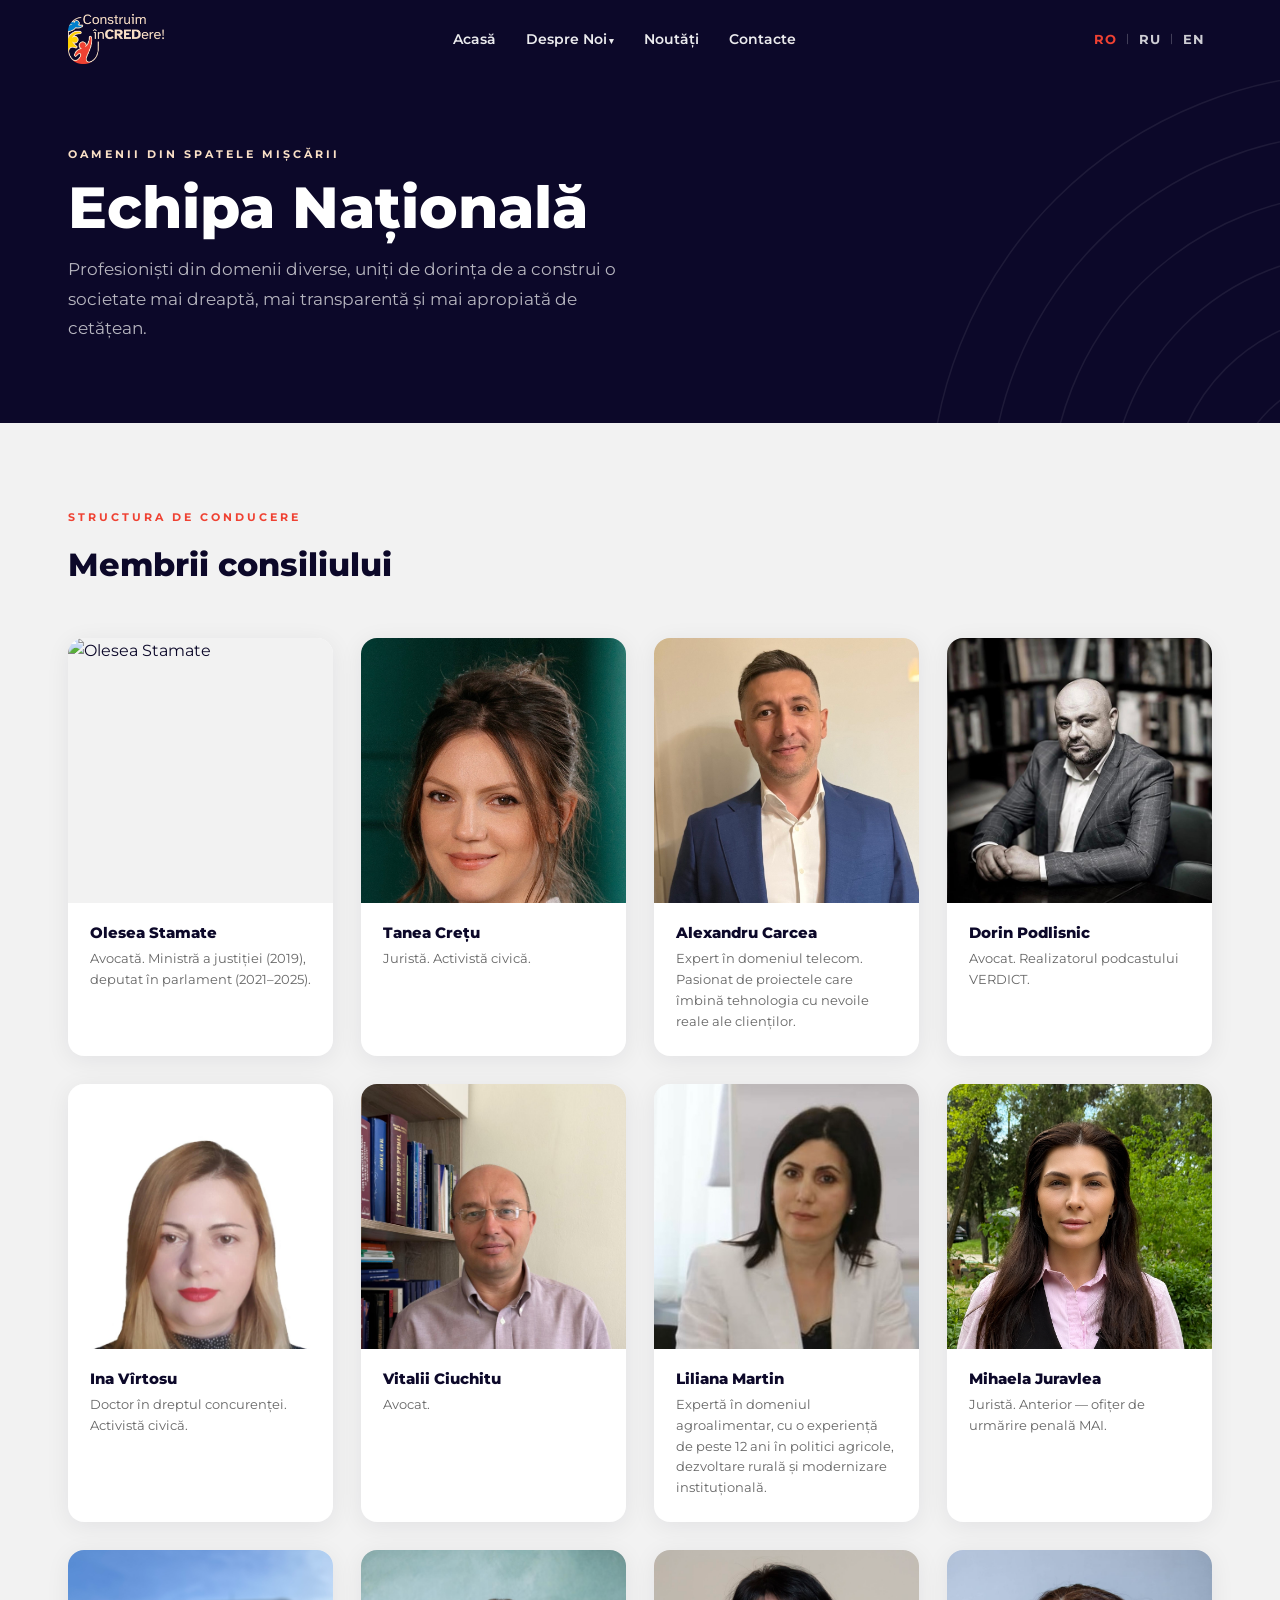
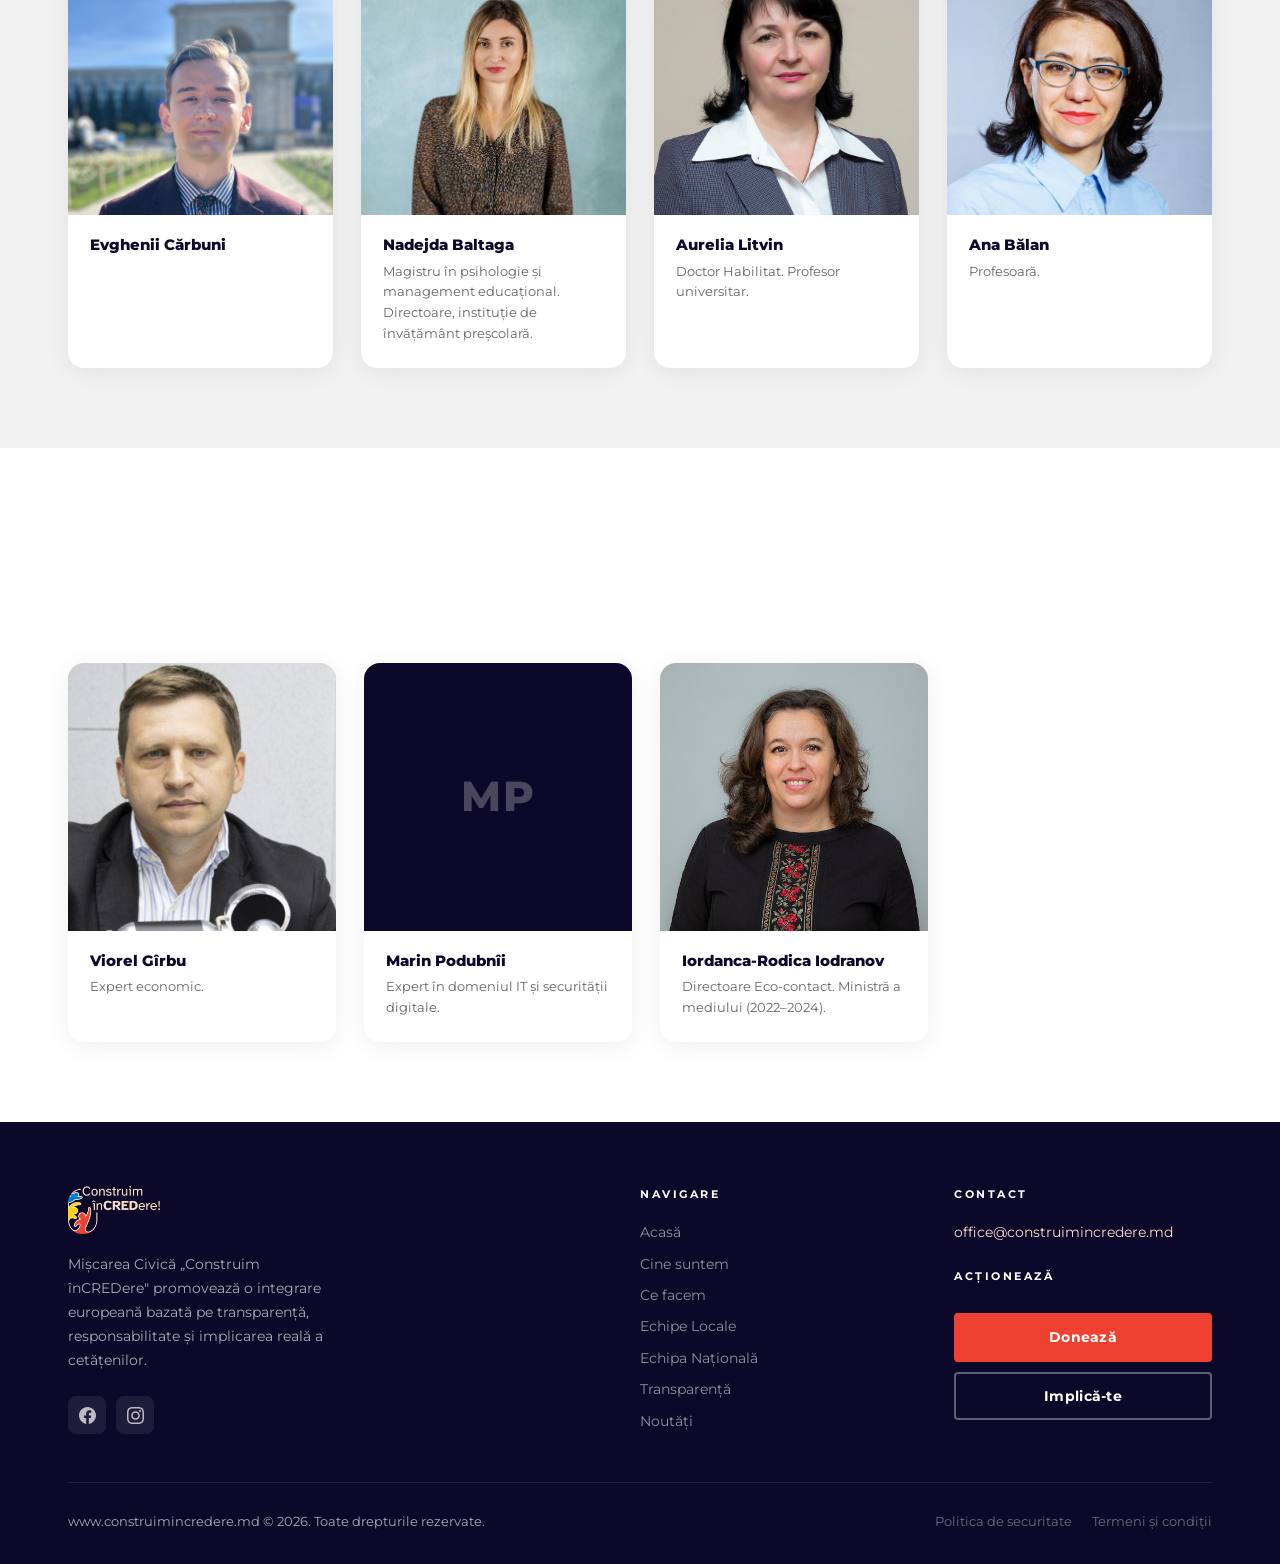
==== echipa-nationala.html @ 88266ccc "Echipa Nationala page" ====
<!DOCTYPE html>
<html lang="ro">
<head>
<meta charset="UTF-8">
<meta name="viewport" content="width=device-width, initial-scale=1.0">
<meta name="description" content="Echipa Națională – Mișcarea Civică Construim înCREDere.">
<title>Echipa Națională – Construim înCREDere</title>
<link rel="preconnect" href="https://fonts.googleapis.com">
<link rel="preconnect" href="https://fonts.gstatic.com" crossorigin>
<link href="https://fonts.googleapis.com/css2?family=Montserrat:ital,wght@0,300;0,400;0,500;0,600;0,700;0,800;1,400&display=swap" rel="stylesheet">
<link rel="stylesheet" href="https://cdnjs.cloudflare.com/ajax/libs/OwlCarousel2/2.3.4/assets/owl.carousel.min.css">
<link rel="stylesheet" href="css/style.css">
<script src="https://code.jquery.com/jquery-3.7.1.min.js"></script>
<script src="https://cdnjs.cloudflare.com/ajax/libs/OwlCarousel2/2.3.4/owl.carousel.min.js"></script>
</head>
<body>

<!-- HEADER -->
<header id="site-header">
  <div class="container">
    <div class="header-inner">

      <a href="index.html" class="site-logo" aria-label="Construim înCREDere – Acasă">
        <img class="logo-dark" src="img/Asset 1@2x.png" alt="Construim înCREDere">
        <img class="logo-light" src="img/Asset 3@2x.png" alt="Construim înCREDere">
      </a>

      <nav class="main-nav" aria-label="Navigare principală">
        <ul class="nav-list">
          <li class="nav-item">
            <a href="index.html" class="nav-link">Acasă</a>
          </li>
          <li class="nav-item has-sub">
            <a href="#" class="nav-link">Despre Noi</a>
            <ul class="sub-menu">
              <li><a href="index.html#cine-suntem">Cine suntem</a></li>
              <li><a href="index.html#ce-facem">Ce facem</a></li>
              <li><a href="#">Echipe Locale</a></li>
              <li><a href="echipa-nationala.html">Echipa Națională</a></li>
              <li><a href="#">Transparență</a></li>
            </ul>
          </li>
          <li class="nav-item">
            <a href="index.html#noutati" class="nav-link">Noutăți</a>
          </li>
          <li class="nav-item">
            <a href="index.html#site-footer" class="nav-link">Contacte</a>
          </li>
        </ul>
      </nav>

      <div class="lang-sw" role="group" aria-label="Selectare limbă">
        <button class="lang-btn active" data-lang="ro">RO</button>
        <span class="lang-sep" aria-hidden="true">|</span>
        <button class="lang-btn" data-lang="ru">RU</button>
        <span class="lang-sep" aria-hidden="true">|</span>
        <button class="lang-btn" data-lang="en">EN</button>
      </div>

      <button class="burger" id="burgerBtn" aria-label="Deschide meniu" aria-expanded="false">
        <span></span><span></span><span></span>
      </button>

    </div>
  </div>
</header>

<!-- Mobile nav -->
<nav class="mobile-nav" id="mobileNav" aria-label="Meniu mobil">
  <button class="mobile-close" id="mobileClose" aria-label="Închide meniu">&times;</button>
  <a href="index.html">Acasă</a>
  <a href="index.html#cine-suntem">Cine suntem</a>
  <a href="index.html#ce-facem">Ce facem</a>
  <a href="#">Echipe Locale</a>
  <a href="echipa-nationala.html">Echipa Națională</a>
  <a href="#">Transparență</a>
  <a href="index.html#noutati">Noutăți</a>
  <a href="index.html#site-footer">Contacte</a>
  <div class="m-lang" role="group" aria-label="Selectare limbă">
    <button class="active" data-lang="ro">RO</button>
    <button data-lang="ru">RU</button>
    <button data-lang="en">EN</button>
  </div>
</nav>


<!-- PAGE HERO -->
<section class="page-hero">
  <svg class="page-hero-deco" viewBox="0 0 500 500" fill="none" aria-hidden="true">
    <circle cx="500" cy="500" r="70"  stroke="white" stroke-width="1.5"/>
    <circle cx="500" cy="500" r="130" stroke="white" stroke-width="1.5"/>
    <circle cx="500" cy="500" r="190" stroke="white" stroke-width="1.5"/>
    <circle cx="500" cy="500" r="250" stroke="white" stroke-width="1.5"/>
    <circle cx="500" cy="500" r="310" stroke="white" stroke-width="1.5"/>
    <circle cx="500" cy="500" r="370" stroke="white" stroke-width="1.5"/>
    <circle cx="500" cy="500" r="430" stroke="white" stroke-width="1.5"/>
  </svg>
  <div class="container">
    <div class="page-hero-inner fade-up">
      <span class="tag">Oamenii din spatele mișcării</span>
      <h1 class="page-hero-title">Echipa Națională</h1>
      <p class="page-hero-lead">
        Profesioniști din domenii diverse, uniți de dorința de a construi o societate
        mai dreaptă, mai transparentă și mai apropiată de cetățean.
      </p>
    </div>
  </div>
</section>


<!-- MEMBRII CONSILIULUI -->
<section class="team-section" style="background: var(--light);">
  <div class="container">
    <div class="team-section-head fade-up">
      <span class="tag">Structura de conducere</span>
      <h2 class="team-section-title">Membrii consiliului</h2>
    </div>
    <div class="team-grid">

      <div class="member-card">
        <div class="member-photo">
          <img src="img/EchipaNationala/Olesea Stamate.jpg" alt="Olesea Stamate">
        </div>
        <div class="member-body">
          <h3 class="member-name">Olesea Stamate</h3>
          <p class="member-desc">Avocată. Ministră a justiției (2019), deputat în parlament (2021–2025).</p>
        </div>
      </div>

      <div class="member-card">
        <div class="member-photo">
          <img src="img/EchipaNationala/Tanea Crețu.JPG" alt="Tanea Crețu" style="object-position:center center;">
        </div>
        <div class="member-body">
          <h3 class="member-name">Tanea Crețu</h3>
          <p class="member-desc">Juristă. Activistă civică.</p>
        </div>
      </div>

      <div class="member-card">
        <div class="member-photo">
          <img src="img/EchipaNationala/Alexandru Carcea.jpeg" alt="Alexandru Carcea">
        </div>
        <div class="member-body">
          <h3 class="member-name">Alexandru Carcea</h3>
          <p class="member-desc">Expert în domeniul telecom. Pasionat de proiectele care îmbină tehnologia cu nevoile reale ale clienților.</p>
        </div>
      </div>

      <div class="member-card">
        <div class="member-photo">
          <img src="img/EchipaNationala/dorin podlisnic.jpg" alt="Dorin Podlisnic">
        </div>
        <div class="member-body">
          <h3 class="member-name">Dorin Podlisnic</h3>
          <p class="member-desc">Avocat. Realizatorul podcastului VERDICT.</p>
        </div>
      </div>

      <div class="member-card">
        <div class="member-photo">
          <img src="img/EchipaNationala/Inna Vîrtosu.jpg" alt="Ina Vîrtosu">
        </div>
        <div class="member-body">
          <h3 class="member-name">Ina Vîrtosu</h3>
          <p class="member-desc">Doctor în dreptul concurenței. Activistă civică.</p>
        </div>
      </div>

      <div class="member-card">
        <div class="member-photo">
          <img src="img/EchipaNationala/Vitalii Ciuchitu.jpg" alt="Vitalii Ciuchitu">
        </div>
        <div class="member-body">
          <h3 class="member-name">Vitalii Ciuchitu</h3>
          <p class="member-desc">Avocat.</p>
        </div>
      </div>

      <div class="member-card">
        <div class="member-photo">
          <img src="img/EchipaNationala/Liliana Martin.jpg" alt="Liliana Martin">
        </div>
        <div class="member-body">
          <h3 class="member-name">Liliana Martin</h3>
          <p class="member-desc">Expertă în domeniul agroalimentar, cu o experiență de peste 12 ani în politici agricole, dezvoltare rurală și modernizare instituțională.</p>
        </div>
      </div>

      <div class="member-card">
        <div class="member-photo">
          <img src="img/EchipaNationala/Mihaela Juravlea.png" alt="Mihaela Juravlea">
        </div>
        <div class="member-body">
          <h3 class="member-name">Mihaela Juravlea</h3>
          <p class="member-desc">Juristă. Anterior — ofițer de urmărire penală MAI.</p>
        </div>
      </div>

      <div class="member-card">
        <div class="member-photo">
          <img src="img/EchipaNationala/Evghenii Carbuni.JPG" alt="Evghenii Cărbuni">
        </div>
        <div class="member-body">
          <h3 class="member-name">Evghenii Cărbuni</h3>
        </div>
      </div>

      <div class="member-card">
        <div class="member-photo">
          <img src="img/EchipaNationala/nadejda baltaga.jpg" alt="Nadejda Baltaga">
        </div>
        <div class="member-body">
          <h3 class="member-name">Nadejda Baltaga</h3>
          <p class="member-desc">Magistru în psihologie și management educațional. Directoare, instituție de învățământ preșcolară.</p>
        </div>
      </div>

      <div class="member-card">
        <div class="member-photo">
          <img src="img/EchipaNationala/Aurelia LITVIN.jpg" alt="Aurelia Litvin">
        </div>
        <div class="member-body">
          <h3 class="member-name">Aurelia Litvin</h3>
          <p class="member-desc">Doctor Habilitat. Profesor universitar.</p>
        </div>
      </div>

      <div class="member-card">
        <div class="member-photo">
          <img src="img/EchipaNationala/Ana Balan.jpg" alt="Ana Bălan">
        </div>
        <div class="member-body">
          <h3 class="member-name">Ana Bălan</h3>
          <p class="member-desc">Profesoară.</p>
        </div>
      </div>

    </div>
  </div>
</section>


<!-- EXPERȚI ASOCIAȚI -->
<section class="team-section" style="background: var(--white);">
  <div class="container">
    <div class="team-section-head fade-up">
      <span class="tag">Consultanți</span>
      <h2 class="team-section-title">Experți asociați</h2>
    </div>
    <div class="team-grid team-grid--3">

      <div class="member-card">
        <div class="member-photo">
          <img src="img/EchipaNationala/Viorel Gîrbu.jpg" alt="Viorel Gîrbu">
        </div>
        <div class="member-body">
          <h3 class="member-name">Viorel Gîrbu</h3>
          <p class="member-desc">Expert economic.</p>
        </div>
      </div>

      <div class="member-card">
        <div class="member-photo">
          <div class="member-placeholder">MP</div>
        </div>
        <div class="member-body">
          <h3 class="member-name">Marin Podubnîi</h3>
          <p class="member-desc">Expert în domeniul IT și securității digitale.</p>
        </div>
      </div>

      <div class="member-card">
        <div class="member-photo">
          <img src="img/EchipaNationala/Iordanca-Rodica_Iordanov.jpg" alt="Iordanca-Rodica Iodranov">
        </div>
        <div class="member-body">
          <h3 class="member-name">Iordanca-Rodica Iodranov</h3>
          <p class="member-desc">Directoare Eco-contact. Ministră a mediului (2022–2024).</p>
        </div>
      </div>

    </div>
  </div>
</section>


<!-- FOOTER -->
<footer id="site-footer" aria-label="Footer">
  <div class="container">

    <div class="footer-top">

      <div class="footer-brand">
        <img src="img/Asset 3@2x.png" alt="Construim înCREDere">
        <p class="footer-desc">
          Mișcarea Civică „Construim înCREDere" promovează o integrare europeană bazată
          pe transparență, responsabilitate și implicarea reală a cetățenilor.
        </p>
        <div class="footer-social">
          <a href="#" class="soc-btn" aria-label="Facebook">
            <svg viewBox="0 0 24 24"><path d="M24 12.073c0-6.627-5.373-12-12-12s-12 5.373-12 12c0 5.99 4.388 10.954 10.125 11.854v-8.385H7.078v-3.47h3.047V9.43c0-3.007 1.792-4.669 4.533-4.669 1.312 0 2.686.235 2.686.235v2.953H15.83c-1.491 0-1.956.925-1.956 1.874v2.25h3.328l-.532 3.47h-2.796v8.385C19.612 23.027 24 18.062 24 12.073z"/></svg>
          </a>
          <a href="#" class="soc-btn" aria-label="Instagram">
            <svg viewBox="0 0 24 24"><path d="M12 2.163c3.204 0 3.584.012 4.85.07 3.252.148 4.771 1.691 4.919 4.919.058 1.265.069 1.645.069 4.849 0 3.205-.012 3.584-.069 4.849-.149 3.225-1.664 4.771-4.919 4.919-1.266.058-1.644.07-4.85.07-3.204 0-3.584-.012-4.849-.07-3.26-.149-4.771-1.699-4.919-4.92-.058-1.265-.07-1.644-.07-4.849 0-3.204.013-3.583.07-4.849.149-3.227 1.664-4.771 4.919-4.919 1.266-.057 1.645-.069 4.849-.069zm0-2.163c-3.259 0-3.667.014-4.947.072-4.358.2-6.78 2.618-6.98 6.98-.059 1.281-.073 1.689-.073 4.948 0 3.259.014 3.668.072 4.948.2 4.358 2.618 6.78 6.98 6.98 1.281.058 1.689.072 4.948.072 3.259 0 3.668-.014 4.948-.072 4.354-.2 6.782-2.618 6.979-6.98.059-1.28.073-1.689.073-4.948 0-3.259-.014-3.667-.072-4.947-.196-4.354-2.617-6.78-6.979-6.98-1.281-.059-1.69-.073-4.949-.073zm0 5.838c-3.403 0-6.162 2.759-6.162 6.162s2.759 6.163 6.162 6.163 6.162-2.759 6.162-6.163c0-3.403-2.759-6.162-6.162-6.162zm0 10.162c-2.209 0-4-1.79-4-4 0-2.209 1.791-4 4-4s4 1.791 4 4c0 2.21-1.791 4-4 4zm6.406-11.845c-.796 0-1.441.645-1.441 1.44s.645 1.44 1.441 1.44c.795 0 1.439-.645 1.439-1.44s-.644-1.44-1.439-1.44z"/></svg>
          </a>
        </div>
      </div>

      <div>
        <h4 class="foot-col-title">Navigare</h4>
        <nav class="foot-links" aria-label="Navigare footer">
          <a href="index.html">Acasă</a>
          <a href="index.html#cine-suntem">Cine suntem</a>
          <a href="index.html#ce-facem">Ce facem</a>
          <a href="#">Echipe Locale</a>
          <a href="echipa-nationala.html">Echipa Națională</a>
          <a href="#">Transparență</a>
          <a href="index.html#noutati">Noutăți</a>
        </nav>
      </div>

      <div>
        <h4 class="foot-col-title">Contact</h4>
        <p class="foot-email">
          <a href="mailto:office@construimincredere.md">office@construimincredere.md</a>
        </p>
        <div class="foot-cta" style="margin-top:24px">
          <h4 class="foot-col-title">Acționează</h4>
          <a href="#" class="btn btn-red">Donează</a>
          <a href="#" class="btn btn-outline" style="border-color:rgba(255,255,255,.35)">Implică-te</a>
        </div>
      </div>

    </div>

    <div class="footer-bottom">
      <span>www.construimincredere.md &copy; 2026. Toate drepturile rezervate.</span>
      <div class="foot-legal">
        <a href="#">Politica de securitate</a>
        <a href="#">Termeni și condiții</a>
      </div>
    </div>

  </div>
</footer>

<script src="js/main.js"></script>

</body>
</html>
---- css/style.css ----
/* ================================================================
   RESET & BASE
   ================================================================ */
*, *::before, *::after { box-sizing: border-box; margin: 0; padding: 0; }

:root {
  --beige:  #F9DFC6;
  --light:  #F2F2F2;
  --red:    #EF4132;
  --navy:   #0C0829;
  --white:  #ffffff;
  --font:   'Montserrat', Arial, sans-serif;
  --cont:   1200px;
  --t:      0.3s ease;
}

html { scroll-behavior: smooth; }

body {
  font-family: var(--font);
  color: var(--navy);
  line-height: 1.6;
  overflow-x: hidden;
}

img { max-width: 100%; height: auto; display: block; }
a   { text-decoration: none; color: inherit; }
ul  { list-style: none; }

.container {
  max-width: var(--cont);
  margin: 0 auto;
  padding: 0 28px;
}

/* ── Buttons ── */
.btn {
  display: inline-block;
  padding: 14px 34px;
  border-radius: 4px;
  font-family: var(--font);
  font-weight: 700;
  font-size: 15px;
  cursor: pointer;
  transition: var(--t);
  border: 2px solid transparent;
  letter-spacing: 0.3px;
}
.btn-red          { background: var(--red);   color: var(--white); border-color: var(--red); }
.btn-red:hover    { background: #c7261a;       border-color: #c7261a; }
.btn-outline      { background: transparent;   color: var(--white); border-color: rgba(255,255,255,.7); }
.btn-outline:hover{ background: var(--white);  color: var(--navy);  border-color: var(--white); }
.btn-white        { background: var(--white);  color: var(--red);   border-color: var(--white); }
.btn-white:hover  { background: var(--navy);   color: var(--white); border-color: var(--navy); }
.btn-ghost-white  { background: transparent;   color: var(--white); border-color: rgba(255,255,255,.55); }
.btn-ghost-white:hover { background: rgba(255,255,255,.15); border-color: var(--white); }

/* ── Section labels ── */
.tag {
  display: inline-block;
  font-size: 11px;
  font-weight: 700;
  letter-spacing: 3px;
  text-transform: uppercase;
  color: var(--red);
  margin-bottom: 12px;
}
.tag-light { color: var(--beige); }

.section-title {
  font-size: clamp(26px, 3.8vw, 42px);
  font-weight: 800;
  line-height: 1.18;
  margin-bottom: 24px;
}
.accent { color: var(--red); }

/* ── Scroll animations ── */
.fade-up {
  opacity: 0;
  transform: translateY(32px);
  transition: opacity .7s ease, transform .7s ease;
}
.fade-up.visible { opacity: 1; transform: none; }

.stagger-children > * {
  opacity: 0;
  transform: translateY(20px);
  transition: opacity .5s ease, transform .5s ease;
}
.stagger-children.visible > *             { opacity:1; transform:none; }
.stagger-children.visible > *:nth-child(1)  { transition-delay:.08s; }
.stagger-children.visible > *:nth-child(2)  { transition-delay:.16s; }
.stagger-children.visible > *:nth-child(3)  { transition-delay:.24s; }
.stagger-children.visible > *:nth-child(4)  { transition-delay:.32s; }
.stagger-children.visible > *:nth-child(5)  { transition-delay:.40s; }
.stagger-children.visible > *:nth-child(6)  { transition-delay:.48s; }
.stagger-children.visible > *:nth-child(7)  { transition-delay:.56s; }
.stagger-children.visible > *:nth-child(8)  { transition-delay:.64s; }
.stagger-children.visible > *:nth-child(9)  { transition-delay:.72s; }
.stagger-children.visible > *:nth-child(10) { transition-delay:.80s; }
.stagger-children.visible > *:nth-child(11) { transition-delay:.88s; }
.stagger-children.visible > *:nth-child(12) { transition-delay:.96s; }

/* ================================================================
   HEADER
   ================================================================ */
#site-header {
  position: fixed;
  top: 0; left: 0; right: 0;
  z-index: 900;
  transition: background var(--t), box-shadow var(--t);
}
#site-header.scrolled {
  background: var(--white);
  box-shadow: 0 2px 24px rgba(12,8,41,.11);
}

.header-inner {
  display: flex;
  align-items: center;
  height: 78px;
  gap: 24px;
}

/* Logo */
.site-logo { flex-shrink: 0; }
.site-logo img { height: 50px; width: auto; }
.logo-dark  { display: none; }
.logo-light { display: block; }
#site-header.scrolled .logo-dark  { display: block; }
#site-header.scrolled .logo-light { display: none; }

/* Main nav */
.main-nav {
  flex: 1;
  display: flex;
  justify-content: center;
}
.nav-list {
  display: flex;
  align-items: center;
  gap: 2px;
}
.nav-item { position: relative; }

.nav-link {
  display: block;
  padding: 8px 14px;
  font-size: 14px;
  font-weight: 600;
  color: rgba(255,255,255,.92);
  border-radius: 4px;
  transition: var(--t);
  white-space: nowrap;
}
.nav-link:hover { color: var(--red); }
#site-header.scrolled .nav-link { color: var(--navy); }
#site-header.scrolled .nav-link:hover { color: var(--red); }

.has-sub > .nav-link::after { content: ' ▾'; font-size: 9px; }

/* Dropdown */
.sub-menu {
  position: absolute;
  top: 100%;
  left: 0;
  background: var(--white);
  border-radius: 8px;
  box-shadow: 0 8px 36px rgba(12,8,41,.14);
  min-width: 200px;
  padding: 16px 0 8px;
  opacity: 0;
  visibility: hidden;
  transform: translateY(-6px);
  transition: var(--t);
  pointer-events: none;
}
.nav-item:hover .sub-menu {
  opacity: 1;
  visibility: visible;
  transform: none;
  pointer-events: auto;
}
.sub-menu a {
  display: block;
  padding: 10px 20px;
  font-size: 14px;
  font-weight: 500;
  color: var(--navy);
  transition: var(--t);
}
.sub-menu a:hover { background: var(--beige); color: var(--red); }

/* Lang switcher */
.lang-sw {
  display: flex;
  align-items: center;
  gap: 2px;
  flex-shrink: 0;
}
.lang-btn {
  background: none;
  border: none;
  font-family: var(--font);
  font-size: 13px;
  font-weight: 700;
  color: rgba(255,255,255,.8);
  cursor: pointer;
  padding: 5px 8px;
  border-radius: 4px;
  transition: var(--t);
  letter-spacing: .5px;
}
.lang-btn.active,
.lang-btn:hover { color: var(--red); }
#site-header.scrolled .lang-btn { color: var(--navy); }
#site-header.scrolled .lang-btn.active,
#site-header.scrolled .lang-btn:hover { color: var(--red); }
.lang-sep { color: rgba(255,255,255,.3); font-size: 11px; }
#site-header.scrolled .lang-sep { color: rgba(12,8,41,.2); }

/* Hamburger */
.burger {
  display: none;
  flex-direction: column;
  gap: 5px;
  cursor: pointer;
  padding: 8px;
  background: none;
  border: none;
  flex-shrink: 0;
}
.burger span {
  display: block;
  width: 24px;
  height: 2px;
  background: var(--white);
  border-radius: 2px;
  transition: var(--t);
}
#site-header.scrolled .burger span { background: var(--navy); }

/* Mobile nav overlay */
.mobile-nav {
  display: none;
  position: fixed;
  inset: 0;
  background: var(--navy);
  z-index: 950;
  flex-direction: column;
  padding: 96px 32px 48px;
  overflow-y: auto;
}
.mobile-nav.open { display: flex; }

.mobile-close {
  position: absolute;
  top: 22px; right: 22px;
  background: none;
  border: none;
  color: var(--white);
  font-size: 36px;
  cursor: pointer;
  line-height: 1;
}
.mobile-nav a {
  color: rgba(255,255,255,.88);
  font-size: 19px;
  font-weight: 700;
  padding: 13px 0;
  border-bottom: 1px solid rgba(255,255,255,.09);
  display: block;
  transition: var(--t);
}
.mobile-nav a:hover { color: var(--red); padding-left: 8px; }
.mobile-nav .m-lang {
  display: flex;
  gap: 12px;
  margin-top: 32px;
}
.mobile-nav .m-lang button {
  background: none;
  border: 2px solid rgba(255,255,255,.25);
  color: rgba(255,255,255,.7);
  font-family: var(--font);
  font-weight: 700;
  font-size: 14px;
  padding: 8px 18px;
  border-radius: 4px;
  cursor: pointer;
  transition: var(--t);
}
.mobile-nav .m-lang button.active {
  border-color: var(--red);
  color: var(--red);
}
.mobile-nav .m-cta {
  display: flex;
  flex-direction: column;
  gap: 12px;
  margin-top: 32px;
}

/* ================================================================
   HERO
   ================================================================ */
#hero {
  background: var(--navy);
  display: flex;
  align-items: center;
  padding-top: 78px;
  position: relative;
  overflow: hidden;
}

/* Decorative concentric arcs – bottom-right */
.hero-deco {
  position: absolute;
  bottom: -80px;
  right: -80px;
  width: 560px;
  height: 560px;
  pointer-events: none;
  opacity: .07;
}

.hero-inner {
  display: grid;
  grid-template-columns: 1fr 1fr;
  gap: 60px;
  align-items: center;
  padding: 80px 0;
}

.hero-tag {
  display: inline-block;
  background: var(--red);
  color: var(--white);
  font-size: 11px;
  font-weight: 700;
  letter-spacing: 3px;
  text-transform: uppercase;
  padding: 6px 14px;
  border-radius: 3px;
  margin-bottom: 22px;
}

.hero-title {
  font-size: clamp(34px, 5.2vw, 60px);
  font-weight: 800;
  line-height: 1.08;
  color: var(--white);
  margin-bottom: 20px;
}
.hero-title em {
  font-style: normal;
  color: var(--red);
}

.hero-sub {
  font-size: clamp(15px, 1.8vw, 18px);
  line-height: 1.72;
  color: rgba(255,255,255,.75);
  margin-bottom: 40px;
  max-width: 480px;
}

.hero-btns { display: flex; gap: 14px; flex-wrap: wrap; }

.hero-visual {
  display: flex;
  justify-content: center;
  align-items: center;
}
.hero-visual img {
  max-height: 440px;
  width: auto;
  filter: drop-shadow(0 24px 64px rgba(239,65,50,.28));
  animation: float 6s ease-in-out infinite;
}
@keyframes float {
  0%, 100% { transform: translateY(0); }
  50%       { transform: translateY(-18px); }
}

/* ================================================================
   INTRO
   ================================================================ */
#intro {
  background: var(--white);
  padding: 100px 0;
  position: relative;
  overflow: hidden;
}
.intro-deco {
  position: absolute;
  bottom: -80px; left: -80px;
  width: 440px; height: 440px;
  opacity: .05;
  pointer-events: none;
}
.intro-inner {
  max-width: 820px;
  margin: 0 auto;
  text-align: center;
}
.intro-title {
  font-size: clamp(22px, 3.4vw, 38px);
  font-weight: 800;
  line-height: 1.25;
  margin-bottom: 28px;
}
.intro-text {
  font-size: 17px;
  line-height: 1.82;
  color: #3a3a4a;
}

/* ================================================================
   SLIDER / GALLERY
   ================================================================ */
#gallery {
  background: var(--white);
  padding: 60px 0;
}
.slider-wrap {
  position: relative;
  border-radius: 16px;
  overflow: hidden;
  height: 520px;
  background: var(--navy);
  transform: translateZ(0);
}
/* Owl Carousel — slide items */
.slide-item {
  height: 520px;
  background-size: cover;
  background-position: center;
}

/* Owl Carousel — layout overrides */
.owl-slider { height: 100%; }
.owl-slider .owl-stage-outer,
.owl-slider .owl-stage { height: 100%; }
.owl-slider .owl-item { height: 100%; }
.owl-slider .owl-item .slide-item { height: 100%; }

/* Dots — bottom-center, pill style */
.owl-slider .owl-dots {
  position: absolute;
  bottom: 16px;
  left: 50%;
  transform: translateX(-50%);
  display: flex;
  align-items: center;
  gap: 6px;
  margin: 0;
  line-height: 1;
  white-space: nowrap;
}
.owl-slider .owl-dot {
  width: 6px;
  height: 6px;
  border-radius: 3px;
  background: rgba(255,255,255,.4) !important;
  border: none;
  padding: 0;
  margin: 0;
  transition: width var(--t), background var(--t);
  outline: none;
}
.owl-slider .owl-dot span { display: none; }
.owl-slider .owl-dot.active {
  width: 20px;
  background: var(--white) !important;
}

/* Nav arrows — centered vertically on sides */
.owl-slider .owl-nav { margin: 0; }
.owl-slider .owl-prev,
.owl-slider .owl-next {
  position: absolute;
  top: 50%;
  transform: translateY(-50%);
  width: 44px;
  height: 44px;
  border-radius: 50% !important;
  background: rgba(255,255,255,.15) !important;
  border: 1.5px solid rgba(255,255,255,.4);
  color: var(--white) !important;
  font-size: 26px;
  line-height: 1;
  display: flex !important;
  align-items: center;
  justify-content: center;
  transition: background var(--t), border-color var(--t);
  backdrop-filter: blur(4px);
}
.owl-slider .owl-prev:hover,
.owl-slider .owl-next:hover {
  background: var(--red) !important;
  border-color: var(--red) !important;
}
.owl-slider .owl-prev { left: 16px; }
.owl-slider .owl-next { right: 16px; }

/* ================================================================
   CINE SUNTEM + CE FACEM  (combined)
   ================================================================ */
#cine-suntem {
  background: var(--beige);
  padding: 100px 0;
  position: relative;
  overflow: hidden;
}
.cs-deco {
  position: absolute;
  bottom: -90px; right: -90px;
  width: 480px; height: 480px;
  opacity: .13;
  pointer-events: none;
}
.despre-inner {
  display: grid;
  grid-template-columns: 1fr 1fr;
  gap: 0;
  align-items: stretch;
}
.despre-col {
  padding: 0 56px;
}
.despre-col:first-child {
  padding-left: 0;
  border-right: 1px solid rgba(12,8,41,.12);
}
.despre-col:last-child {
  padding-right: 0;
}
.despre-quote {
  padding-left: calc(50% + 56px);
  padding-top: 32px;
}
.cs-subtitle {
  font-size: clamp(17px, 2vw, 22px);
  font-weight: 700;
  font-style: italic;
  color: var(--red);
  margin-bottom: 22px;
}
.despre-body { font-size: 16px; line-height: 1.82; color: #2d2d3a; }
.despre-body p + p { margin-top: 16px; }

.quote-box {
  background: var(--navy);
  border-radius: 16px;
  padding: 44px 40px;
  position: relative;
  overflow: hidden;
}
.quote-box::before {
  content: '';
  position: absolute;
  top: -50px; right: -50px;
  width: 200px; height: 200px;
  border-radius: 50%;
  border: 48px solid rgba(239,65,50,.13);
}
.quote-box blockquote {
  font-size: 19px;
  font-weight: 700;
  line-height: 1.55;
  color: var(--white);
  position: relative;
  z-index: 1;
}
.quote-box blockquote::before {
  content: '\201C';
  font-size: 88px;
  color: var(--red);
  line-height: 0;
  vertical-align: -36px;
  margin-right: 6px;
  font-family: Georgia, serif;
}

/* ================================================================
   VIZIUNEA NOASTRĂ
   ================================================================ */
#viziunea {
  background: var(--navy);
  padding: 100px 0;
  position: relative;
  overflow: hidden;
  color: var(--white);
}
.viz-deco {
  position: absolute;
  top: -70px; left: -70px;
  width: 500px; height: 500px;
  opacity: .07;
  pointer-events: none;
}
.viz-inner {
  display: grid;
  grid-template-columns: 5fr 7fr;
  gap: 80px;
  align-items: start;
}
.viz-head .section-title { color: var(--white); }
.viz-lead {
  font-size: 16px;
  line-height: 1.8;
  color: rgba(255,255,255,.72);
  margin-bottom: 36px;
}
.viz-list { display: flex; flex-direction: column; gap: 14px; }
.viz-item {
  display: flex;
  align-items: flex-start;
  gap: 16px;
  background: rgba(255,255,255,.05);
  border-left: 3px solid var(--red);
  border-radius: 0 8px 8px 0;
  padding: 18px 22px;
  transition: var(--t);
}
.viz-item:hover { background: rgba(255,255,255,.09); }
.viz-num {
  width: 30px; height: 30px;
  border-radius: 50%;
  background: var(--red);
  color: var(--white);
  font-size: 13px;
  font-weight: 700;
  display: flex;
  align-items: center;
  justify-content: center;
  flex-shrink: 0;
}
.viz-item p { font-size: 15px; line-height: 1.65; color: rgba(255,255,255,.82); }

/* ================================================================
   VALORILE NOASTRE
   ================================================================ */
#valori {
  background: var(--light);
  padding: 100px 0;
}
.valori-head { text-align: center; margin-bottom: 56px; }
.valori-grid {
  display: grid;
  grid-template-columns: repeat(5, 1fr);
  gap: 22px;
}
.val-card {
  background: var(--white);
  border-radius: 14px;
  padding: 34px 22px;
  text-align: center;
  position: relative;
  overflow: hidden;
  transition: transform var(--t), box-shadow var(--t);
}
.val-card::after {
  content: '';
  position: absolute;
  bottom: 0; left: 0; right: 0;
  height: 4px;
  background: var(--red);
  transform: scaleX(0);
  transition: var(--t);
}
.val-card:hover { transform: translateY(-8px); box-shadow: 0 20px 52px rgba(12,8,41,.12); }
.val-card:hover::after { transform: scaleX(1); }
.val-icon {
  width: 64px; height: 64px;
  background: var(--beige);
  border-radius: 50%;
  display: flex;
  align-items: center;
  justify-content: center;
  margin: 0 auto 18px;
  font-size: 26px;
}
.val-name {
  font-size: 14px;
  font-weight: 800;
  color: var(--navy);
  margin-bottom: 8px;
  line-height: 1.3;
}
.val-desc { font-size: 13px; color: #666; line-height: 1.6; }

/* ================================================================
   NOUTĂȚI
   ================================================================ */
#noutati { background: var(--white); padding: 100px 0; }
.noutati-head {
  display: flex;
  align-items: flex-end;
  justify-content: space-between;
  margin-bottom: 44px;
  flex-wrap: wrap;
  gap: 16px;
}
.all-link {
  font-size: 14px;
  font-weight: 700;
  color: var(--red);
  text-decoration: underline;
  text-underline-offset: 4px;
  white-space: nowrap;
}
.news-grid {
  display: grid;
  grid-template-columns: repeat(3, 1fr);
  gap: 30px;
}
.news-card {
  border-radius: 14px;
  overflow: hidden;
  background: var(--white);
  box-shadow: 0 4px 28px rgba(12,8,41,.08);
  transition: transform var(--t), box-shadow var(--t);
}
.news-card:hover {
  transform: translateY(-6px);
  box-shadow: 0 18px 52px rgba(12,8,41,.14);
}
.news-thumb {
  height: 196px;
  overflow: hidden;
  position: relative;
}
.news-thumb-bg {
  width: 100%; height: 100%;
  display: flex;
  align-items: center;
  justify-content: center;
  transition: transform .5s ease;
}
.news-card:hover .news-thumb-bg { transform: scale(1.06); }
.news-body { padding: 26px; }
.news-date {
  font-size: 11px;
  font-weight: 700;
  letter-spacing: 1.5px;
  color: var(--red);
  text-transform: uppercase;
  margin-bottom: 10px;
}
.news-title {
  font-size: 16px;
  font-weight: 700;
  line-height: 1.42;
  color: var(--navy);
  margin-bottom: 10px;
}
.news-excerpt {
  font-size: 14px;
  color: #555;
  line-height: 1.72;
  margin-bottom: 18px;
}
.news-more {
  font-size: 13px;
  font-weight: 700;
  color: var(--red);
  display: inline-flex;
  align-items: center;
  gap: 6px;
  transition: gap var(--t);
}
.news-more::after { content: '→'; }
.news-card:hover .news-more { gap: 10px; }

/* ================================================================
   CTA
   ================================================================ */
#cta {
  background: var(--red);
  padding: 100px 0;
  position: relative;
  overflow: hidden;
}
.cta-deco {
  position: absolute;
  top: -60px; right: -60px;
  width: 520px; height: 520px;
  opacity: .1;
  pointer-events: none;
}
.cta-inner {
  text-align: center;
  position: relative;
  z-index: 1;
}
.cta-title {
  font-size: clamp(30px, 4.8vw, 56px);
  font-weight: 800;
  color: var(--white);
  line-height: 1.12;
  margin-bottom: 18px;
}
.cta-text {
  font-size: 18px;
  color: rgba(255,255,255,.88);
  max-width: 600px;
  margin: 0 auto 44px;
  line-height: 1.72;
}
.cta-btns { display: flex; gap: 14px; justify-content: center; flex-wrap: wrap; }

/* ================================================================
   FOOTER
   ================================================================ */
#site-footer {
  background: var(--navy);
  padding: 64px 0 32px;
  color: rgba(255,255,255,.65);
}
.footer-top {
  display: grid;
  grid-template-columns: 2fr 1fr 1fr;
  gap: 56px;
  padding-bottom: 48px;
  border-bottom: 1px solid rgba(255,255,255,.09);
  margin-bottom: 28px;
}
.footer-brand img { height: 48px; margin-bottom: 18px; }
.footer-desc {
  font-size: 14px;
  line-height: 1.72;
  margin-bottom: 24px;
  max-width: 270px;
}
.footer-social { display: flex; gap: 10px; }
.soc-btn {
  width: 38px; height: 38px;
  border-radius: 8px;
  background: rgba(255,255,255,.08);
  display: flex;
  align-items: center;
  justify-content: center;
  color: rgba(255,255,255,.7);
  transition: var(--t);
}
.soc-btn:hover { background: var(--red); color: var(--white); }
.soc-btn svg { width: 17px; height: 17px; fill: currentColor; }

.foot-col-title {
  font-size: 11px;
  font-weight: 700;
  letter-spacing: 2.5px;
  text-transform: uppercase;
  color: var(--white);
  margin-bottom: 18px;
}
.foot-links { display: flex; flex-direction: column; gap: 9px; }
.foot-links a {
  font-size: 14px;
  color: rgba(255,255,255,.55);
  transition: var(--t);
}
.foot-links a:hover { color: var(--red); padding-left: 4px; }

.foot-email { font-size: 14px; color: rgba(255,255,255,.55); margin-bottom: 6px; }
.foot-email a { color: var(--beige); transition: var(--t); }
.foot-email a:hover { color: var(--red); }

.foot-cta { display: flex; flex-direction: column; gap: 10px; margin-top: 20px; }
.foot-cta .btn { text-align: center; padding: 11px 22px; font-size: 14px; }

.footer-bottom {
  display: flex;
  align-items: center;
  justify-content: space-between;
  font-size: 13px;
  flex-wrap: wrap;
  gap: 12px;
}
.foot-legal { display: flex; gap: 20px; }
.foot-legal a { color: rgba(255,255,255,.4); transition: var(--t); font-size: 13px; }
.foot-legal a:hover { color: var(--red); }

/* ================================================================
   RESPONSIVE
   ================================================================ */
@media (max-width: 1024px) {
  .valori-grid { grid-template-columns: repeat(3, 1fr); }
  .viz-inner      { grid-template-columns: 1fr; gap: 48px; }
  .despre-inner   { grid-template-columns: 1fr; }
  .despre-col     { padding: 0 0 48px 0; border-right: none !important; border-bottom: 1px solid rgba(12,8,41,.12); }
  .despre-col:last-child { padding-bottom: 0; border-bottom: none; }
  .despre-quote   { padding-left: 0; }
  .hero-inner     { gap: 40px; }
}

@media (max-width: 768px) {
  .main-nav { display: none; }
  .lang-sw  { display: none; }
  .burger   { display: flex; margin-left: auto; }

  .hero-inner {
    grid-template-columns: 1fr;
    text-align: center;
    padding: 60px 0;
  }
  .hero-visual { order: -1; }
  .hero-visual img { max-height: 260px; }
  .hero-sub { margin-left: auto; margin-right: auto; }
  .hero-btns { justify-content: center; }

  .cs-visual { order: -1; }
  .cs-visual img { max-height: 240px; }

  .valori-grid { grid-template-columns: repeat(2, 1fr); }

  .news-grid { grid-template-columns: 1fr; }

  .footer-top { grid-template-columns: 1fr; gap: 40px; }
  .footer-bottom { flex-direction: column; text-align: center; }
  .foot-legal { justify-content: center; }

  .slider-wrap { height: 380px; border-radius: 12px; }
  .slide-item   { height: 380px; }
}

@media (max-width: 480px) {
  .valori-grid { grid-template-columns: 1fr 1fr; }
  .slider-wrap { height: 260px; border-radius: 8px; }
  .slide-item   { height: 260px; }
  .hero-title { font-size: 32px; }
}

/* ================================================================
   ECHIPA NAȚIONALĂ
   ================================================================ */
.page-hero {
  background: var(--navy);
  padding: 140px 0 80px;
  position: relative;
  overflow: hidden;
}
.page-hero-deco {
  position: absolute;
  bottom: -80px; right: -80px;
  width: 500px; height: 500px;
  pointer-events: none;
  opacity: .07;
}
.page-hero-inner { position: relative; z-index: 1; }
.page-hero .tag { color: var(--beige); }
.page-hero-title {
  font-size: clamp(34px, 5vw, 58px);
  font-weight: 800;
  color: var(--white);
  line-height: 1.1;
  margin-bottom: 16px;
}
.page-hero-lead {
  font-size: 17px;
  color: rgba(255,255,255,.7);
  max-width: 560px;
  line-height: 1.72;
}

.team-section { padding: 80px 0; }
.team-section-head {
  margin-bottom: 48px;
}
.team-section-title {
  font-size: clamp(22px, 3vw, 32px);
  font-weight: 800;
  color: var(--navy);
}

.team-grid {
  display: grid;
  grid-template-columns: repeat(4, 1fr);
  gap: 28px;
}
.team-grid--3 {
  grid-template-columns: repeat(3, 1fr);
  max-width: 860px;
}

.member-card {
  background: var(--white);
  border-radius: 16px;
  overflow: hidden;
  box-shadow: 0 4px 24px rgba(12,8,41,.07);
  transition: transform var(--t), box-shadow var(--t);
}
.member-card:hover {
  transform: translateY(-6px);
  box-shadow: 0 16px 48px rgba(12,8,41,.13);
}
.member-photo {
  width: 100%;
  aspect-ratio: 1 / 1;
  overflow: hidden;
  background: var(--light);
}
.member-photo img {
  width: 100%;
  height: 100%;
  object-fit: cover;
  object-position: center top;
  display: block;
  transition: transform .5s ease;
}
.member-card:hover .member-photo img { transform: scale(1.05); }

.member-placeholder {
  width: 100%;
  height: 100%;
  display: flex;
  align-items: center;
  justify-content: center;
  background: var(--navy);
  font-size: 42px;
  font-weight: 800;
  color: rgba(255,255,255,.25);
  letter-spacing: 2px;
}

.member-body { padding: 20px 22px 24px; }
.member-name {
  font-size: 15px;
  font-weight: 800;
  color: var(--navy);
  margin-bottom: 6px;
  line-height: 1.3;
}
.member-desc {
  font-size: 13px;
  color: #666;
  line-height: 1.6;
}

@media (max-width: 1024px) {
  .team-grid { grid-template-columns: repeat(3, 1fr); }
  .team-grid--3 { grid-template-columns: repeat(3, 1fr); max-width: none; }
}
@media (max-width: 768px) {
  .team-grid,
  .team-grid--3 { grid-template-columns: repeat(2, 1fr); gap: 18px; }
  .page-hero { padding: 120px 0 60px; }
}
@media (max-width: 480px) {
  .team-grid,
  .team-grid--3 { grid-template-columns: repeat(2, 1fr); gap: 14px; }
}
@media (max-width: 470px) {
  .team-grid,
  .team-grid--3 { grid-template-columns: 1fr; }
}
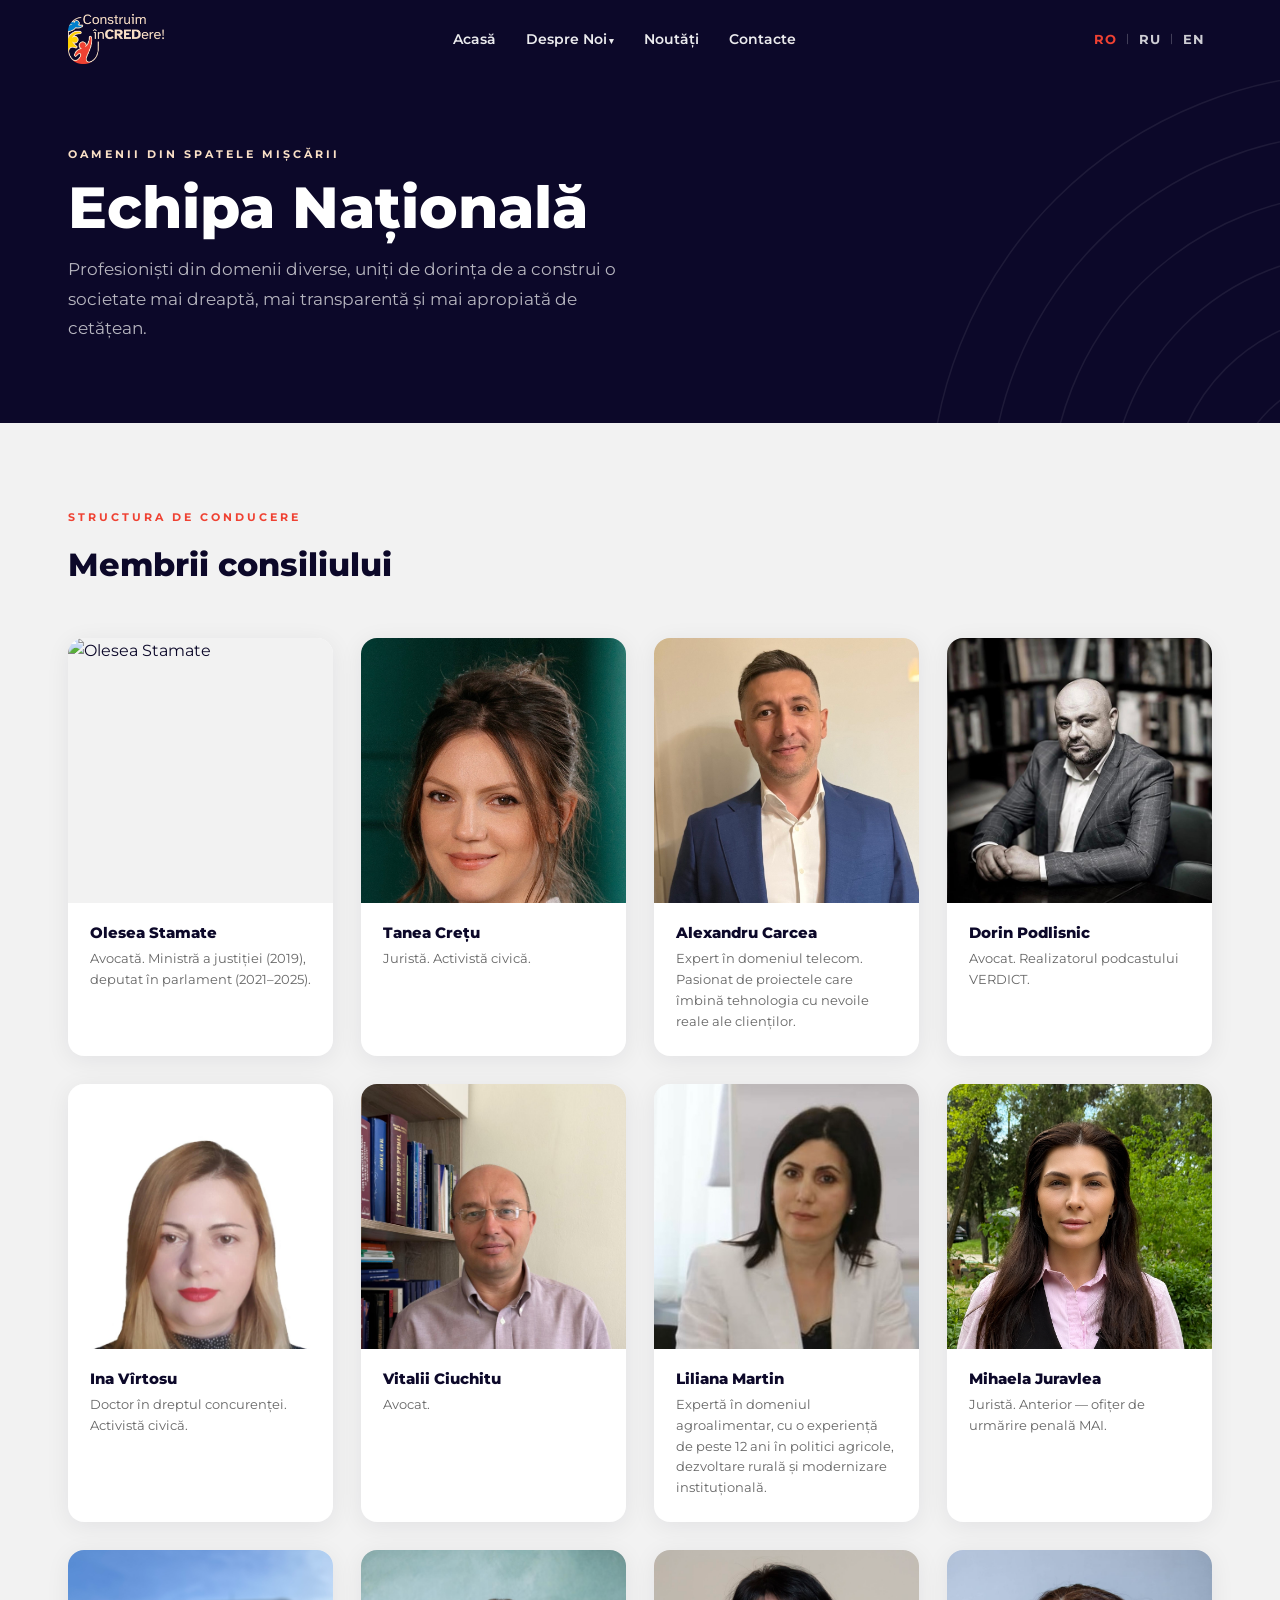
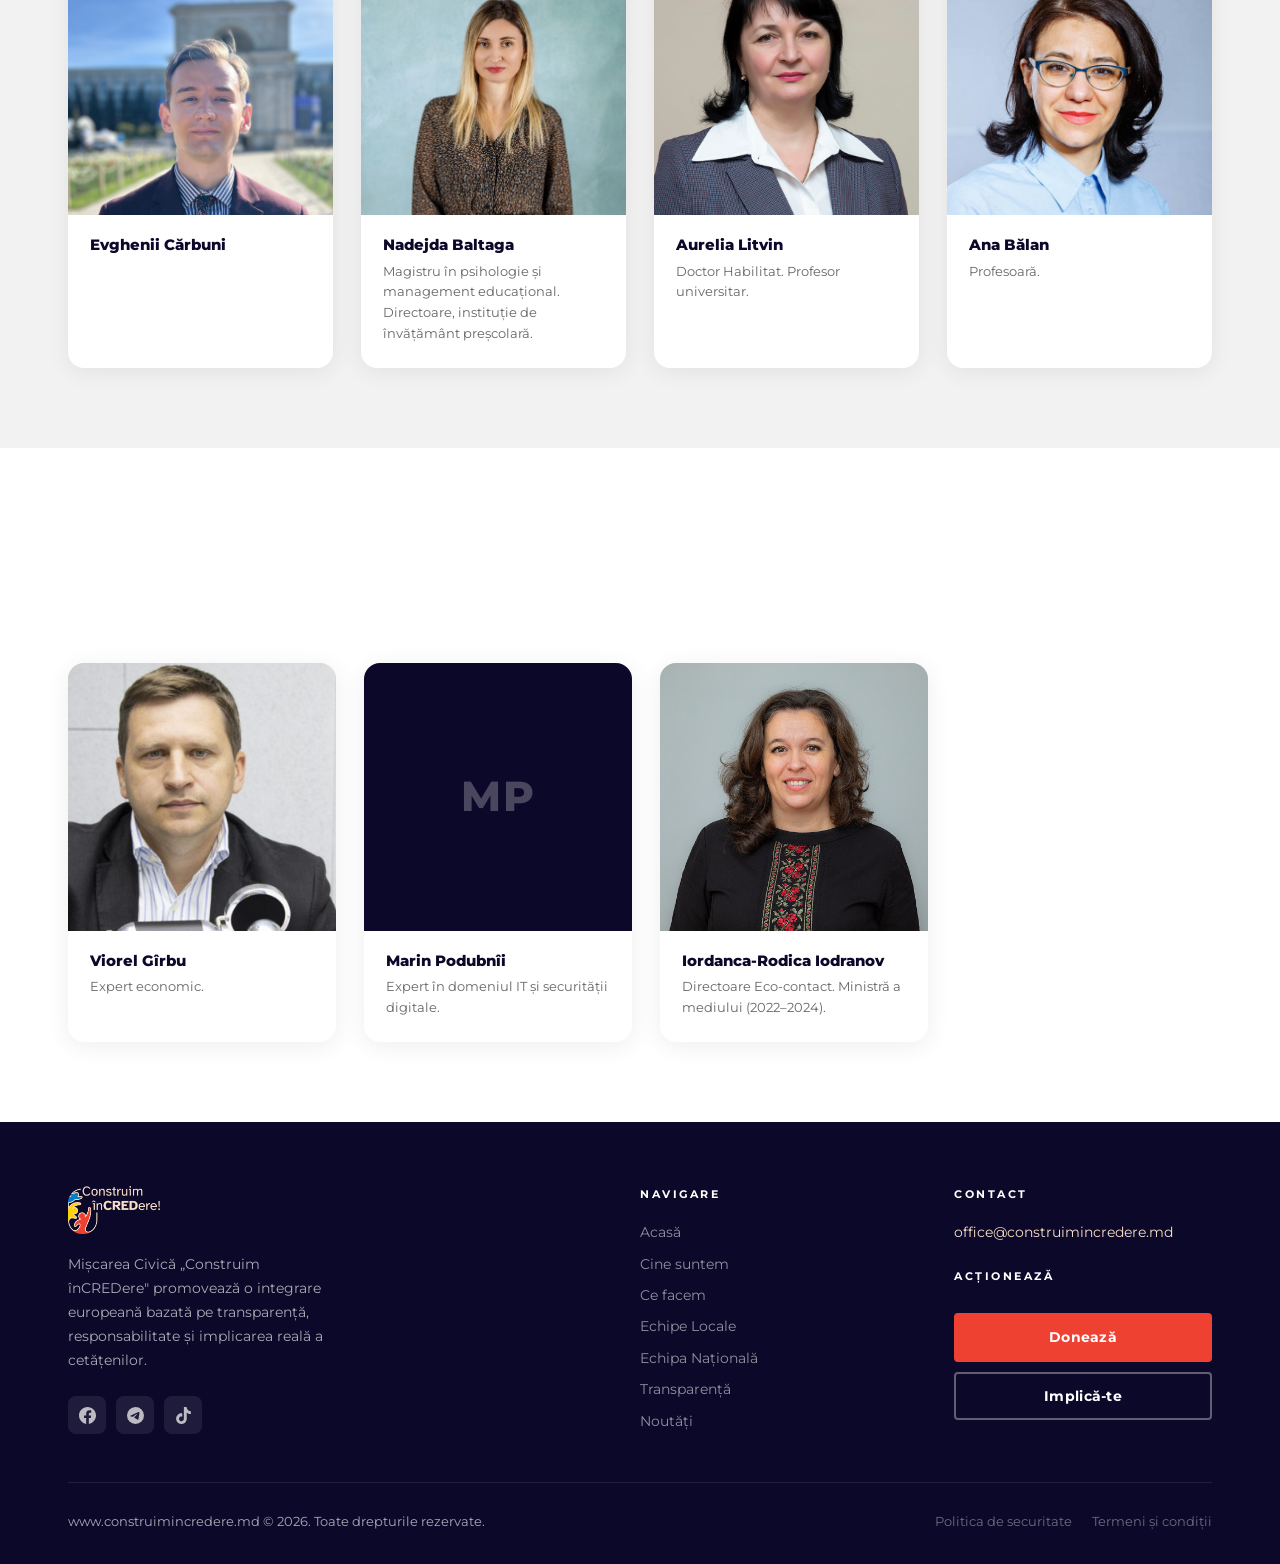
==== commit 339d4a6d: "Footer social links" ====
--- a/echipa-nationala.html
+++ b/echipa-nationala.html
@@ -298,11 +298,14 @@
           pe transparență, responsabilitate și implicarea reală a cetățenilor.
         </p>
         <div class="footer-social">
-          <a href="#" class="soc-btn" aria-label="Facebook">
+          <a href="https://www.facebook.com/construim.incredere" class="soc-btn" aria-label="Facebook" target="_blank" rel="noopener">
             <svg viewBox="0 0 24 24"><path d="M24 12.073c0-6.627-5.373-12-12-12s-12 5.373-12 12c0 5.99 4.388 10.954 10.125 11.854v-8.385H7.078v-3.47h3.047V9.43c0-3.007 1.792-4.669 4.533-4.669 1.312 0 2.686.235 2.686.235v2.953H15.83c-1.491 0-1.956.925-1.956 1.874v2.25h3.328l-.532 3.47h-2.796v8.385C19.612 23.027 24 18.062 24 12.073z"/></svg>
           </a>
-          <a href="#" class="soc-btn" aria-label="Instagram">
-            <svg viewBox="0 0 24 24"><path d="M12 2.163c3.204 0 3.584.012 4.85.07 3.252.148 4.771 1.691 4.919 4.919.058 1.265.069 1.645.069 4.849 0 3.205-.012 3.584-.069 4.849-.149 3.225-1.664 4.771-4.919 4.919-1.266.058-1.644.07-4.85.07-3.204 0-3.584-.012-4.849-.07-3.26-.149-4.771-1.699-4.919-4.92-.058-1.265-.07-1.644-.07-4.849 0-3.204.013-3.583.07-4.849.149-3.227 1.664-4.771 4.919-4.919 1.266-.057 1.645-.069 4.849-.069zm0-2.163c-3.259 0-3.667.014-4.947.072-4.358.2-6.78 2.618-6.98 6.98-.059 1.281-.073 1.689-.073 4.948 0 3.259.014 3.668.072 4.948.2 4.358 2.618 6.78 6.98 6.98 1.281.058 1.689.072 4.948.072 3.259 0 3.668-.014 4.948-.072 4.354-.2 6.782-2.618 6.979-6.98.059-1.28.073-1.689.073-4.948 0-3.259-.014-3.667-.072-4.947-.196-4.354-2.617-6.78-6.979-6.98-1.281-.059-1.69-.073-4.949-.073zm0 5.838c-3.403 0-6.162 2.759-6.162 6.162s2.759 6.163 6.162 6.163 6.162-2.759 6.162-6.163c0-3.403-2.759-6.162-6.162-6.162zm0 10.162c-2.209 0-4-1.79-4-4 0-2.209 1.791-4 4-4s4 1.791 4 4c0 2.21-1.791 4-4 4zm6.406-11.845c-.796 0-1.441.645-1.441 1.44s.645 1.44 1.441 1.44c.795 0 1.439-.645 1.439-1.44s-.644-1.44-1.439-1.44z"/></svg>
+          <a href="https://t.me/construimincredere" class="soc-btn" aria-label="Telegram" target="_blank" rel="noopener">
+            <svg viewBox="0 0 24 24"><path d="M11.944 0A12 12 0 0 0 0 12a12 12 0 0 0 12 12 12 12 0 0 0 12-12A12 12 0 0 0 12 0a12 12 0 0 0-.056 0zm4.962 7.224c.1-.002.321.023.465.14a.506.506 0 0 1 .171.325c.016.093.036.306.02.472-.18 1.898-.962 6.502-1.36 8.627-.168.9-.499 1.201-.82 1.23-.696.065-1.225-.46-1.9-.902-1.056-.693-1.653-1.124-2.678-1.8-1.185-.78-.417-1.21.258-1.91.177-.184 3.247-2.977 3.307-3.23.007-.032.014-.15-.056-.212s-.174-.041-.249-.024c-.106.024-1.793 1.14-5.061 3.345-.48.33-.913.49-1.302.48-.428-.008-1.252-.241-1.865-.44-.752-.245-1.349-.374-1.297-.789.027-.216.325-.437.893-.663 3.498-1.524 5.83-2.529 6.998-3.014 3.332-1.386 4.025-1.627 4.476-1.635z"/></svg>
+          </a>
+          <a href="https://www.tiktok.com/@construim.ncredere" class="soc-btn" aria-label="TikTok" target="_blank" rel="noopener">
+            <svg viewBox="0 0 24 24"><path d="M12.525.02c1.31-.02 2.61-.01 3.91-.02.08 1.53.63 3.09 1.75 4.17 1.12 1.11 2.7 1.62 4.24 1.79v4.03c-1.44-.05-2.89-.35-4.2-.97-.57-.26-1.1-.59-1.62-.93-.01 2.92.01 5.84-.02 8.75-.08 1.4-.54 2.79-1.35 3.94-1.31 1.92-3.58 3.17-5.91 3.21-1.43.08-2.86-.31-4.08-1.03-2.02-1.19-3.44-3.37-3.65-5.71-.02-.5-.03-1-.01-1.49.18-1.9 1.12-3.72 2.58-4.96 1.66-1.44 3.98-2.13 6.15-1.72.02 1.48-.04 2.96-.04 4.44-.99-.32-2.15-.23-3.02.37-.63.41-1.11 1.04-1.36 1.75-.21.51-.15 1.07-.14 1.61.24 1.64 1.82 3.02 3.5 2.87 1.12-.01 2.19-.66 2.77-1.61.19-.33.4-.67.41-1.06.1-1.79.06-3.57.07-5.36.01-4.03-.01-8.05.02-12.07z"/></svg>
           </a>
         </div>
       </div>
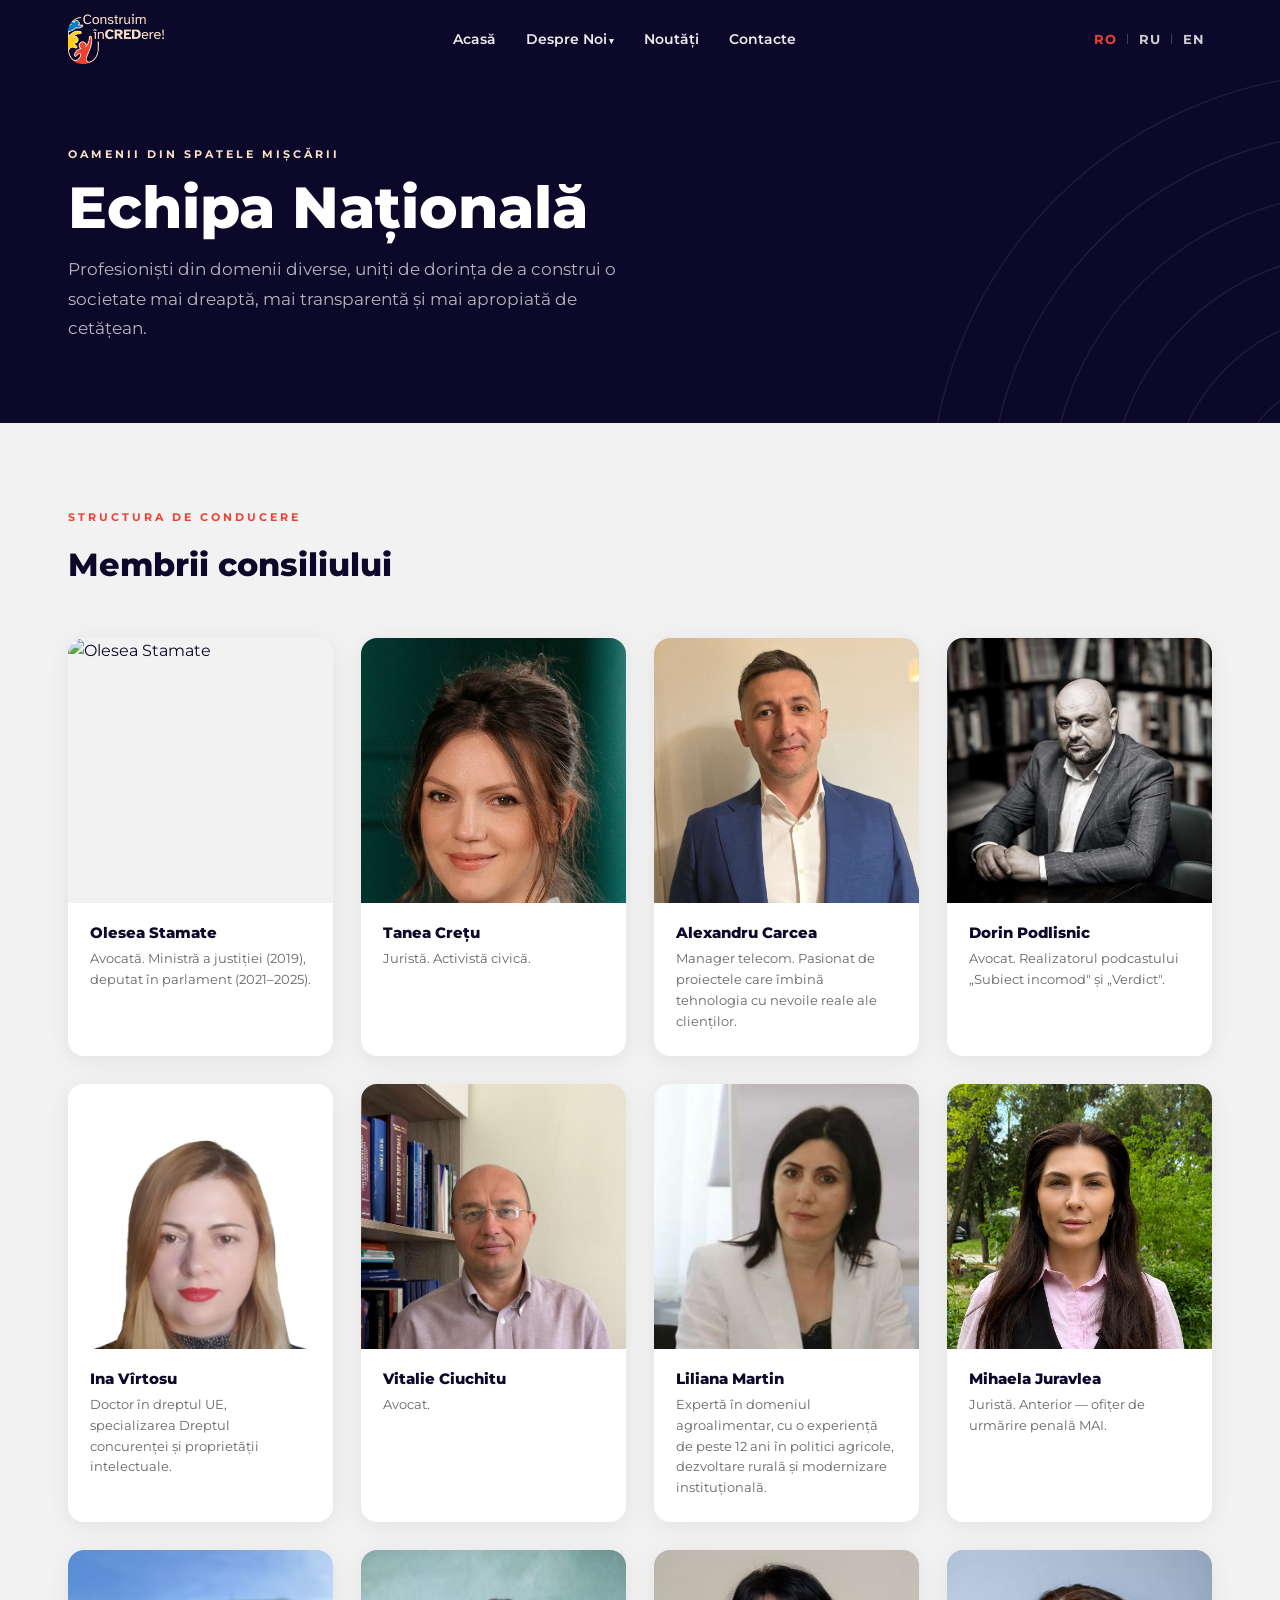
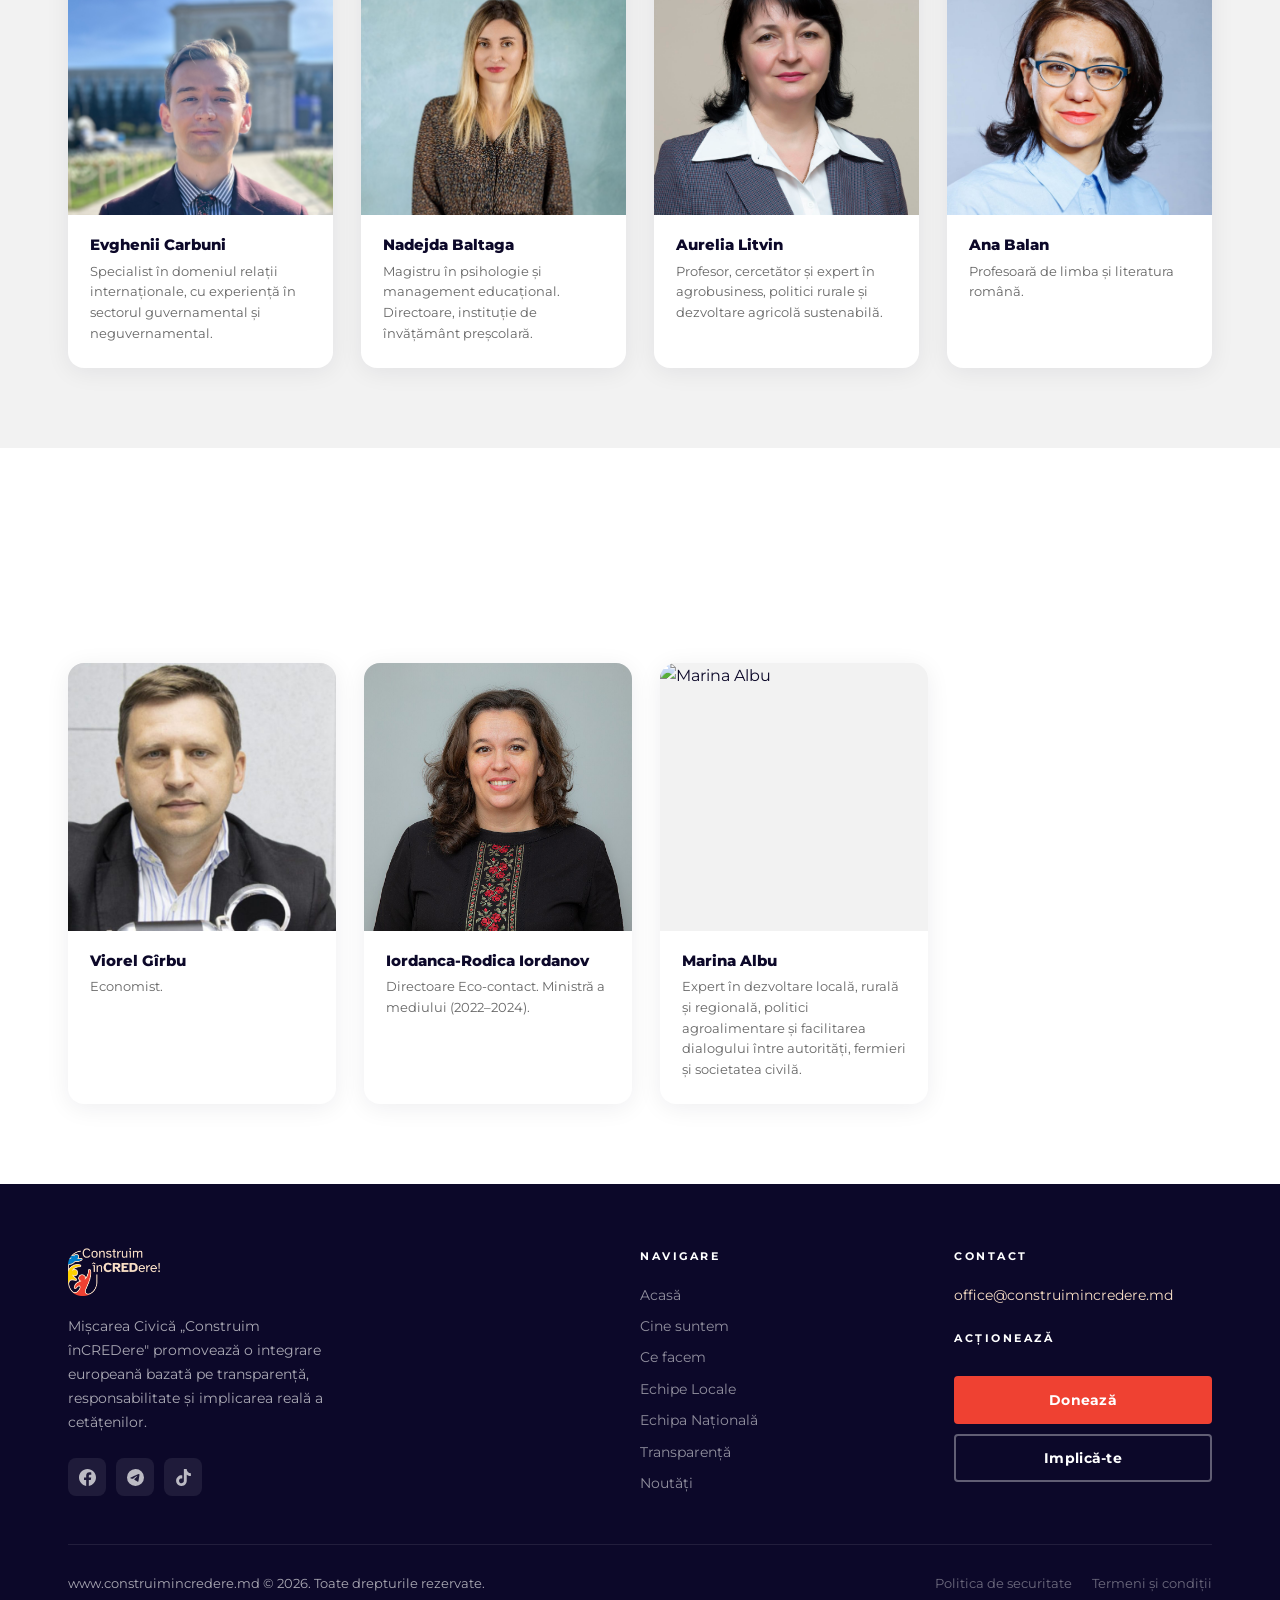
==== commit c5b8c296: "Updated members info" ====
--- a/echipa-nationala.html
+++ b/echipa-nationala.html
@@ -143,7 +143,7 @@
         </div>
         <div class="member-body">
           <h3 class="member-name">Alexandru Carcea</h3>
-          <p class="member-desc">Expert în domeniul telecom. Pasionat de proiectele care îmbină tehnologia cu nevoile reale ale clienților.</p>
+          <p class="member-desc">Manager telecom. Pasionat de proiectele care îmbină tehnologia cu nevoile reale ale clienților.</p>
         </div>
       </div>
 
@@ -153,7 +153,7 @@
         </div>
         <div class="member-body">
           <h3 class="member-name">Dorin Podlisnic</h3>
-          <p class="member-desc">Avocat. Realizatorul podcastului VERDICT.</p>
+          <p class="member-desc">Avocat. Realizatorul podcastului „Subiect incomod" și „Verdict".</p>
         </div>
       </div>
 
@@ -163,16 +163,16 @@
         </div>
         <div class="member-body">
           <h3 class="member-name">Ina Vîrtosu</h3>
-          <p class="member-desc">Doctor în dreptul concurenței. Activistă civică.</p>
-        </div>
-      </div>
-
-      <div class="member-card">
-        <div class="member-photo">
-          <img src="img/EchipaNationala/Vitalii Ciuchitu.jpg" alt="Vitalii Ciuchitu">
-        </div>
-        <div class="member-body">
-          <h3 class="member-name">Vitalii Ciuchitu</h3>
+          <p class="member-desc">Doctor în dreptul UE, specializarea Dreptul concurenței și proprietății intelectuale.</p>
+        </div>
+      </div>
+
+      <div class="member-card">
+        <div class="member-photo">
+          <img src="img/EchipaNationala/Vitalii Ciuchitu.jpg" alt="Vitalie Ciuchitu">
+        </div>
+        <div class="member-body">
+          <h3 class="member-name">Vitalie Ciuchitu</h3>
           <p class="member-desc">Avocat.</p>
         </div>
       </div>
@@ -202,7 +202,8 @@
           <img src="img/EchipaNationala/Evghenii Carbuni.JPG" alt="Evghenii Cărbuni">
         </div>
         <div class="member-body">
-          <h3 class="member-name">Evghenii Cărbuni</h3>
+          <h3 class="member-name">Evghenii Carbuni</h3>
+          <p class="member-desc">Specialist în domeniul relații internaționale, cu experiență în sectorul guvernamental și neguvernamental.</p>
         </div>
       </div>
 
@@ -222,7 +223,7 @@
         </div>
         <div class="member-body">
           <h3 class="member-name">Aurelia Litvin</h3>
-          <p class="member-desc">Doctor Habilitat. Profesor universitar.</p>
+          <p class="member-desc">Profesor, cercetător și expert în agrobusiness, politici rurale și dezvoltare agricolă sustenabilă.</p>
         </div>
       </div>
 
@@ -231,8 +232,8 @@
           <img src="img/EchipaNationala/Ana Balan.jpg" alt="Ana Bălan">
         </div>
         <div class="member-body">
-          <h3 class="member-name">Ana Bălan</h3>
-          <p class="member-desc">Profesoară.</p>
+          <h3 class="member-name">Ana Balan</h3>
+          <p class="member-desc">Profesoară de limba și literatura română.</p>
         </div>
       </div>
 
@@ -256,27 +257,27 @@
         </div>
         <div class="member-body">
           <h3 class="member-name">Viorel Gîrbu</h3>
-          <p class="member-desc">Expert economic.</p>
-        </div>
-      </div>
-
-      <div class="member-card">
-        <div class="member-photo">
-          <div class="member-placeholder">MP</div>
-        </div>
-        <div class="member-body">
-          <h3 class="member-name">Marin Podubnîi</h3>
-          <p class="member-desc">Expert în domeniul IT și securității digitale.</p>
-        </div>
-      </div>
-
-      <div class="member-card">
-        <div class="member-photo">
-          <img src="img/EchipaNationala/Iordanca-Rodica_Iordanov.jpg" alt="Iordanca-Rodica Iodranov">
-        </div>
-        <div class="member-body">
-          <h3 class="member-name">Iordanca-Rodica Iodranov</h3>
+          <p class="member-desc">Economist.</p>
+        </div>
+      </div>
+
+      <div class="member-card">
+        <div class="member-photo">
+          <img src="img/EchipaNationala/Iordanca-Rodica_Iordanov.jpg" alt="Iordanca-Rodica Iordanov">
+        </div>
+        <div class="member-body">
+          <h3 class="member-name">Iordanca-Rodica Iordanov</h3>
           <p class="member-desc">Directoare Eco-contact. Ministră a mediului (2022–2024).</p>
+        </div>
+      </div>
+
+      <div class="member-card">
+        <div class="member-photo">
+          <img src="img/EchipaNationala/Marina Albu.jpg" alt="Marina Albu">
+        </div>
+        <div class="member-body">
+          <h3 class="member-name">Marina Albu</h3>
+          <p class="member-desc">Expert în dezvoltare locală, rurală și regională, politici agroalimentare și facilitarea dialogului între autorități, fermieri și societatea civilă.</p>
         </div>
       </div>
 
